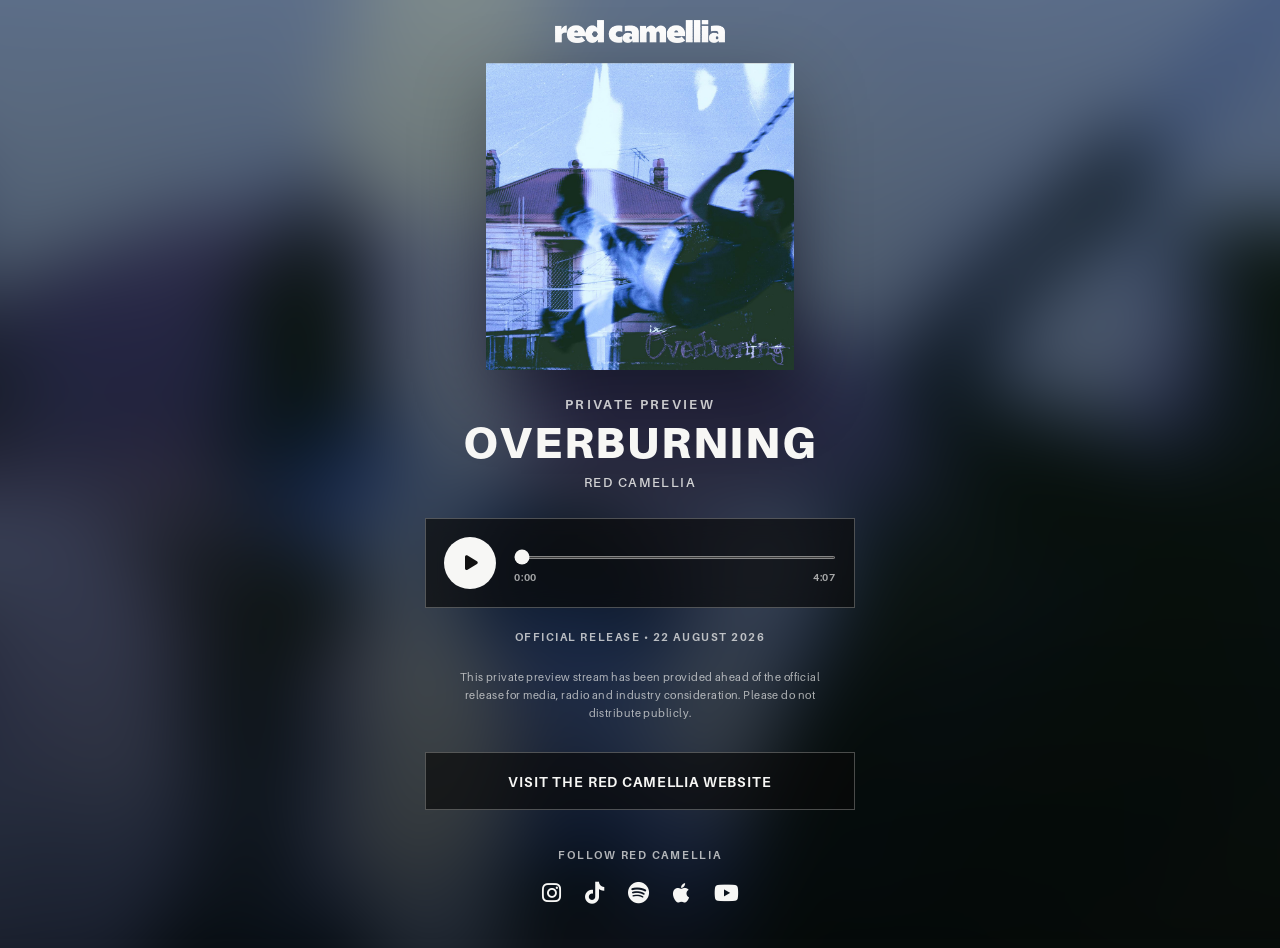
==== overburning.html @ c40bf5a6 "Add Overburning private preview page" ====
<!DOCTYPE html>
<html lang="en">

<head>

    <meta charset="UTF-8">

    <meta
        name="viewport"
        content="width=device-width, initial-scale=1.0"
    >

    <meta
        name="description"
        content="Private preview of Overburning by Red Camellia."
    >

    <meta name="robots" content="noindex, nofollow, noarchive">
    <meta name="googlebot" content="noindex, nofollow, noarchive">

    <title>Overburning — Private Preview — Red Camellia</title>

    <link rel="icon" type="image/x-icon" href="/favicon/favicon.ico?v=2">
    <link rel="icon" type="image/png" sizes="96x96" href="/favicon/favicon-96x96.png?v=2">
    <link rel="apple-touch-icon" sizes="180x180" href="/favicon/apple-touch-icon.png?v=2">

    <meta name="theme-color" content="#111111">

    <link rel="stylesheet" href="css/base.css">
    <link rel="stylesheet" href="css/overburning.css">

    <link
        rel="stylesheet"
        href="https://cdnjs.cloudflare.com/ajax/libs/font-awesome/6.7.2/css/all.min.css"
    >

</head>

<body class="preview-page">

    <main class="preview-main">

        <a
            class="preview-wordmark"
            href="index.html"
            target="_blank"
            rel="noopener noreferrer"
            aria-label="Visit the Red Camellia website"
        >

            <img
                src="images/logos/wordmark-white.png"
                alt="Red Camellia"
            >

        </a>

        <section
            class="preview-card"
            aria-labelledby="preview-title"
        >

            <img
                class="preview-artwork"
                src="images/artwork/overburning-cover.jpg"
                alt="Overburning single artwork"
            >

            <p class="preview-kicker">
                Private Preview
            </p>

            <h1
                class="preview-title"
                id="preview-title"
            >
                Overburning
            </h1>

            <p class="preview-release">
                Red Camellia
            </p>

            <div class="audio-player">

                <audio
                    id="overburning-audio"
                    preload="metadata"
                >
                    <source
                        src="audio/Overburning.wav"
                        type="audio/wav"
                    >
                    Your browser does not support HTML audio.
                </audio>

                <button
                    class="audio-play-button"
                    id="audio-play-button"
                    type="button"
                    aria-label="Play Overburning"
                >
                    <i
                        class="fa-solid fa-play"
                        aria-hidden="true"
                    ></i>
                </button>

                <div class="audio-controls">

                    <input
                        class="audio-progress"
                        id="audio-progress"
                        type="range"
                        min="0"
                        max="100"
                        value="0"
                        step="0.1"
                        aria-label="Audio progress"
                    >

                    <div class="audio-times">

                        <span id="audio-current-time">
                            0:00
                        </span>

                        <span id="audio-duration">
                            4:07
                        </span>

                    </div>

                </div>

            </div>

            <p class="preview-date">
                Official Release • 22 August 2026
            </p>

            <p class="preview-note">
                This private preview stream has been provided ahead of the official release for media,
                radio and industry consideration. Please do not distribute publicly.
            </p>

            <a
                class="preview-back"
                href="https://redcamelliaband.com"
                target="_blank"
                rel="noopener noreferrer"
            >
                Visit the Red Camellia Website
            </a>

            <div class="preview-socials">

                <p class="preview-socials-heading">
                    Follow Red Camellia
                </p>

                <div class="preview-social-icons">

                    <a
                        href="https://www.instagram.com/redcamelliaband/"
                        target="_blank"
                        rel="noopener noreferrer"
                        aria-label="Red Camellia on Instagram"
                    >
                        <i
                            class="fa-brands fa-instagram"
                            aria-hidden="true"
                        ></i>
                    </a>

                    <a
                        href="https://www.tiktok.com/@redcamelliaband"
                        target="_blank"
                        rel="noopener noreferrer"
                        aria-label="Red Camellia on TikTok"
                    >
                        <i
                            class="fa-brands fa-tiktok"
                            aria-hidden="true"
                        ></i>
                    </a>

                    <a
                        href="https://open.spotify.com/artist/2v7xfNq7JK9akvSWFZvmOX?si=IgLIqgGKTV2yJXPdZQ3G4A"
                        target="_blank"
                        rel="noopener noreferrer"
                        aria-label="Red Camellia on Spotify"
                    >
                        <i
                            class="fa-brands fa-spotify"
                            aria-hidden="true"
                        ></i>
                    </a>

                    <a
                        href="https://music.apple.com/us/artist/red-camellia/1870162665"
                        target="_blank"
                        rel="noopener noreferrer"
                        aria-label="Red Camellia on Apple Music"
                    >
                        <i
                            class="fa-brands fa-apple"
                            aria-hidden="true"
                        ></i>
                    </a>

                    <a
                        href="https://www.youtube.com/@RedCamelliaBand"
                        target="_blank"
                        rel="noopener noreferrer"
                        aria-label="Red Camellia on YouTube"
                    >
                        <i
                            class="fa-brands fa-youtube"
                            aria-hidden="true"
                        ></i>
                    </a>

                </div>

            </div>

        </section>

    </main>

    <script>

        const audio = document.getElementById("overburning-audio");
        const playButton = document.getElementById("audio-play-button");
        const playIcon = playButton.querySelector("i");
        const progress = document.getElementById("audio-progress");
        const currentTime = document.getElementById("audio-current-time");
        const duration = document.getElementById("audio-duration");

        function formatTime(seconds) {

            if (!Number.isFinite(seconds)) return "0:00";

            const minutes = Math.floor(seconds / 60);

            const remainingSeconds = Math.floor(seconds % 60)
                .toString()
                .padStart(2, "0");

            return `${minutes}:${remainingSeconds}`;

        }

        function showPlayState() {

            playIcon.className = "fa-solid fa-play";
            playButton.setAttribute("aria-label", "Play Overburning");

        }

        function showPauseState() {

            playIcon.className = "fa-solid fa-pause";
            playButton.setAttribute("aria-label", "Pause Overburning");

        }

        playButton.addEventListener("click", async () => {

            try {

                if (audio.paused) {

                    await audio.play();

                } else {

                    audio.pause();

                }

            } catch (error) {

                console.error(error);

            }

        });

        audio.addEventListener("play", showPauseState);

        audio.addEventListener("pause", showPlayState);

        audio.addEventListener("loadedmetadata", () => {

            duration.textContent = formatTime(audio.duration);

        });

        audio.addEventListener("timeupdate", () => {

            if (!audio.duration) return;

            progress.value = (audio.currentTime / audio.duration) * 100;

            currentTime.textContent = formatTime(audio.currentTime);

        });

        progress.addEventListener("input", () => {

            if (!audio.duration) return;

            audio.currentTime = (progress.value / 100) * audio.duration;

        });

        audio.addEventListener("ended", () => {

            progress.value = 0;

            currentTime.textContent = "0:00";

            showPlayState();

        });

    </script>

</body>

</html>
---- css/base.css ----
@font-face {
  font-family: "Aileron";
  src: url("../assets/fonts/Aileron-UltraLight.woff2") format("woff2");
  font-weight: 100;
  font-style: normal;
  font-display: swap;
}

@font-face {
  font-family: "Aileron";
  src: url("../assets/fonts/Aileron-Thin.woff2") format("woff2");
  font-weight: 200;
  font-style: normal;
  font-display: swap;
}

@font-face {
  font-family: "Aileron";
  src: url("../assets/fonts/Aileron-Light.woff2") format("woff2");
  font-weight: 300;
  font-style: normal;
  font-display: swap;
}

@font-face {
  font-family: "Aileron";
  src: url("../assets/fonts/Aileron-Regular.woff2") format("woff2");
  font-weight: 400;
  font-style: normal;
  font-display: swap;
}

@font-face {
  font-family: "Aileron";
  src: url("../assets/fonts/Aileron-SemiBold.woff2") format("woff2");
  font-weight: 600;
  font-style: normal;
  font-display: swap;
}

@font-face {
  font-family: "Aileron";
  src: url("../assets/fonts/Aileron-Bold.woff2") format("woff2");
  font-weight: 700;
  font-style: normal;
  font-display: swap;
}

@font-face {
  font-family: "Aileron";
  src: url("../assets/fonts/Aileron-Heavy.woff2") format("woff2");
  font-weight: 800;
  font-style: normal;
  font-display: swap;
}

@font-face {
  font-family: "Aileron";
  src: url("../assets/fonts/Aileron-Black.woff2") format("woff2");
  font-weight: 900;
  font-style: normal;
  font-display: swap;
}

:root {
  color-scheme: dark;

  --background: #f7f7f5;
  --text: #111111;
  --muted: #707070;
  --border: rgba(17, 17, 17, 0.25);

  --page-margin: clamp(20px, 4vw, 64px);
}

* {
  box-sizing: border-box;
}

html {
  min-height: 100%;
  scroll-behavior: smooth;
  background-color: #111111;
  overscroll-behavior-y: none;
}

body {
  min-height: 100%;
  margin: 0;
  background: #111111;
  color: var(--text);
  font-family: "Aileron", Arial, Helvetica, sans-serif;
}

a {
  color: inherit;
  text-decoration: none;
}

/* =========================
   SECTION HEADINGS
========================= */

.section-heading {
    margin: 0 0 24px;

    text-align: center;

    font-size: 18px;
    font-weight: 900;

    letter-spacing: 0.18em;
    text-transform: uppercase;
}

.button {
  display: inline-block;

  border: 1px solid rgba(247, 247, 245, 0.65);
  padding: 14px 28px;

  font-size: 11px;
  font-weight: 600;
  letter-spacing: 0.16em;
  text-transform: uppercase;

  color: #f7f7f5;
  background: transparent;

  transition: all 0.25s ease;
}

.button:hover {
  background: #f7f7f5;
  color: #111111;
}
---- css/overburning.css ----
/* =========================
   OVERBURNING PRIVATE PREVIEW
========================= */

.preview-page {
    position: relative;

    min-height: 100vh;
    min-height: 100svh;

    color: #f7f7f5;
    background: #111111;

    overflow-x: hidden;
    isolation: isolate;
}

.preview-page::before {
    content: "";

    position: fixed;
    inset: -60px;

    background:
        linear-gradient(
            rgba(0, 0, 0, .42),
            rgba(0, 0, 0, .82)
        ),
        url("../images/artwork/overburning-cover.jpg");

    background-size: cover;
    background-position: center;

    filter: blur(38px);
    transform: scale(1.08);

    z-index: -1;
    pointer-events: none;
}

/* =========================
   LAYOUT
========================= */

.preview-main {
    display: flex;
    flex-direction: column;
    align-items: center;

    min-height: 100vh;
    min-height: 100svh;

    padding: 20px 20px 42px;
}

.preview-wordmark {
    display: block;

    width: 170px;
    margin-bottom: 20px;
}

.preview-wordmark img {
    display: block;

    width: 100%;
    height: auto;
}

.preview-card {
    width: min(100%, 430px);

    text-align: center;
}

.preview-artwork {
    display: block;

    width: clamp(275px, 24vw, 420px);
    max-width: 100%;
    aspect-ratio: 1;

    margin: 0 auto;

    object-fit: cover;

    box-shadow: 0 24px 70px rgba(0,0,0,.32);
}

.preview-kicker {
    margin: 26px 0 8px;

    font-size: 13px;
    font-weight: 700;
    letter-spacing: .18em;
    text-transform: uppercase;

    opacity: .78;
}

.preview-title {
    margin: 0;

    font-size: clamp(30px, 7vw, 44px);
    font-weight: 900;
    line-height: 1;
    letter-spacing: .04em;
    text-transform: uppercase;
}

.preview-release {
    margin: 10px 0 28px;

    font-size: 13px;
    font-weight: 600;
    letter-spacing: .12em;
    text-transform: uppercase;

    opacity: .82;
}

.preview-date {
    margin: 22px 0 0;

    font-size: 11px;
    font-weight: 700;
    letter-spacing: .14em;
    text-transform: uppercase;

    opacity: .72;
}

/* =========================
   AUDIO PLAYER
========================= */

.audio-player {
    display: flex;
    align-items: center;
    gap: 18px;

    padding: 18px;

    border: 1px solid rgba(247,247,245,.28);

    background: rgba(10,10,10,.68);

    backdrop-filter: blur(10px);
    -webkit-backdrop-filter: blur(10px);
}

.audio-play-button {
    display: grid;
    place-items: center;

    flex-shrink: 0;

    width: 52px;
    height: 52px;

    border: 1px solid rgba(247,247,245,.45);
    border-radius: 50%;

    color: #111111;
    background: #f7f7f5;

    cursor: pointer;

    transition:
        transform .2s ease,
        background .2s ease;
}

.audio-play-button:hover {
    transform: scale(1.05);
    background: #ffffff;
}

.audio-play-button i {
    font-size: 17px;
}

.audio-play-button .fa-play {
    margin-left: 3px;
}

.audio-controls {
    flex: 1;
}

.audio-progress {
    width: 100%;
    height: 3px;

    margin: 0;

    accent-color: #f7f7f5;

    cursor: pointer;
}

.audio-times {
    display: flex;
    justify-content: space-between;

    margin-top: 8px;

    font-size: 10px;
    font-weight: 700;
    letter-spacing: .08em;

    opacity: .65;
}

.preview-note {
    margin: 24px auto 0;

    max-width: 390px;

    font-size: 11px;
    line-height: 1.65;
    letter-spacing: .04em;

    opacity: .68;
}

/* =========================
   WEBSITE BUTTON
========================= */

.preview-back {
    display: flex;
    align-items: center;
    justify-content: center;

    min-height: 58px;

    margin-top: 30px;
    padding: 0 20px;

    border: 1px solid rgba(247,247,245,.28);

    color: #f7f7f5;
    background: rgba(10,10,10,.68);

    font-size: 14px;
    font-weight: 700;
    letter-spacing: .06em;
    text-transform: uppercase;

    transition:
        background .2s ease,
        border-color .2s ease,
        transform .2s ease;
}

.preview-back:hover {
    background: rgba(247,247,245,.12);

    border-color: rgba(247,247,245,.6);

    transform: translateY(-1px);
}

/* =========================
   SOCIALS
========================= */

.preview-socials {
    margin-top: 38px;

    text-align: center;
}

.preview-socials-heading {
    margin: 0 0 18px;

    font-size: 11px;
    font-weight: 700;
    letter-spacing: .16em;
    text-transform: uppercase;

    opacity: .7;
}

.preview-social-icons {
    display: flex;
    justify-content: center;
    gap: 24px;
}

.preview-social-icons a {
    color: #f7f7f5;
    font-size: 22px;

    transition:
        opacity .2s ease,
        transform .2s ease;
}

.preview-social-icons a:hover {
    opacity: .65;
    transform: translateY(-2px);
}

/* =========================
   ACCESSIBILITY
========================= */

.audio-play-button:focus-visible,
.audio-progress:focus-visible,
.preview-back:focus-visible {
    outline: 2px solid #f7f7f5;
    outline-offset: 4px;
}

/* =========================
   MOBILE
========================= */

@media (max-width: 600px) {

    .preview-main {
        padding-top: 28px;
    }

    .preview-wordmark {
        width: 165px;
        margin-bottom: 30px;
    }

    .preview-artwork {
        width: min(245px, 72vw);
    }

    .audio-player {
        gap: 14px;
        padding: 15px;
    }

    .audio-play-button {
        width: 48px;
        height: 48px;
    }

}

/* =========================
   LARGE DESKTOP
========================= */

@media (min-width: 1500px) {

    .preview-wordmark {
        width: 205px;
        margin-bottom: 18px;
    }

    .preview-artwork {
        width: min(320px, 23vw);
    }

    .preview-title {
        position: relative;
        left: 50%;

        width: max-content;
        max-width: none;

        margin: 0 0 8px;

        font-size: clamp(72px, 6vw, 110px);
        text-align: center;
        white-space: nowrap;

        transform: translateX(-50%);
    }

}

/* =========================
   REDUCED MOTION
========================= */

@media (prefers-reduced-motion: reduce) {

    *,
    *::before,
    *::after {

        scroll-behavior: auto !important;
        transition-duration: .01ms !important;

    }

}
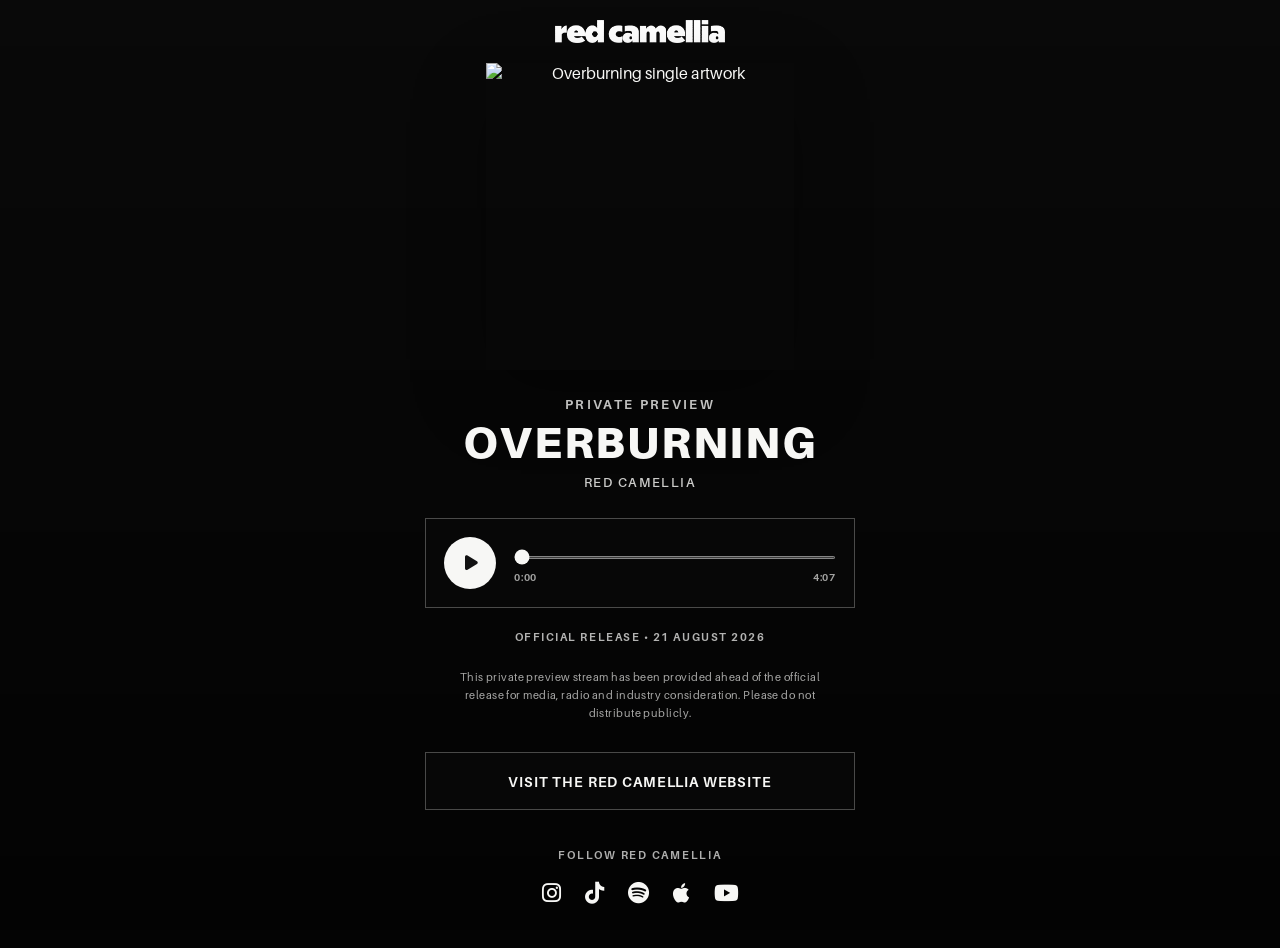
==== commit 9f3a3c4a: "update overburning page and dates" ====
--- a/overburning.html
+++ b/overburning.html
@@ -62,7 +62,7 @@
 
             <img
                 class="preview-artwork"
-                src="images/artwork/overburning-cover.jpg"
+                src="images/artwork/overburning-cover.png"
                 alt="Overburning single artwork"
             >
 
@@ -136,7 +136,7 @@
             </div>
 
             <p class="preview-date">
-                Official Release • 22 August 2026
+                Official Release • 21 August 2026
             </p>
 
             <p class="preview-note">
--- a/css/overburning.css
+++ b/css/overburning.css
@@ -26,7 +26,7 @@
             rgba(0, 0, 0, .42),
             rgba(0, 0, 0, .82)
         ),
-        url("../images/artwork/overburning-cover.jpg");
+        url("../images/artwork/overburning-cover.png");
 
     background-size: cover;
     background-position: center;
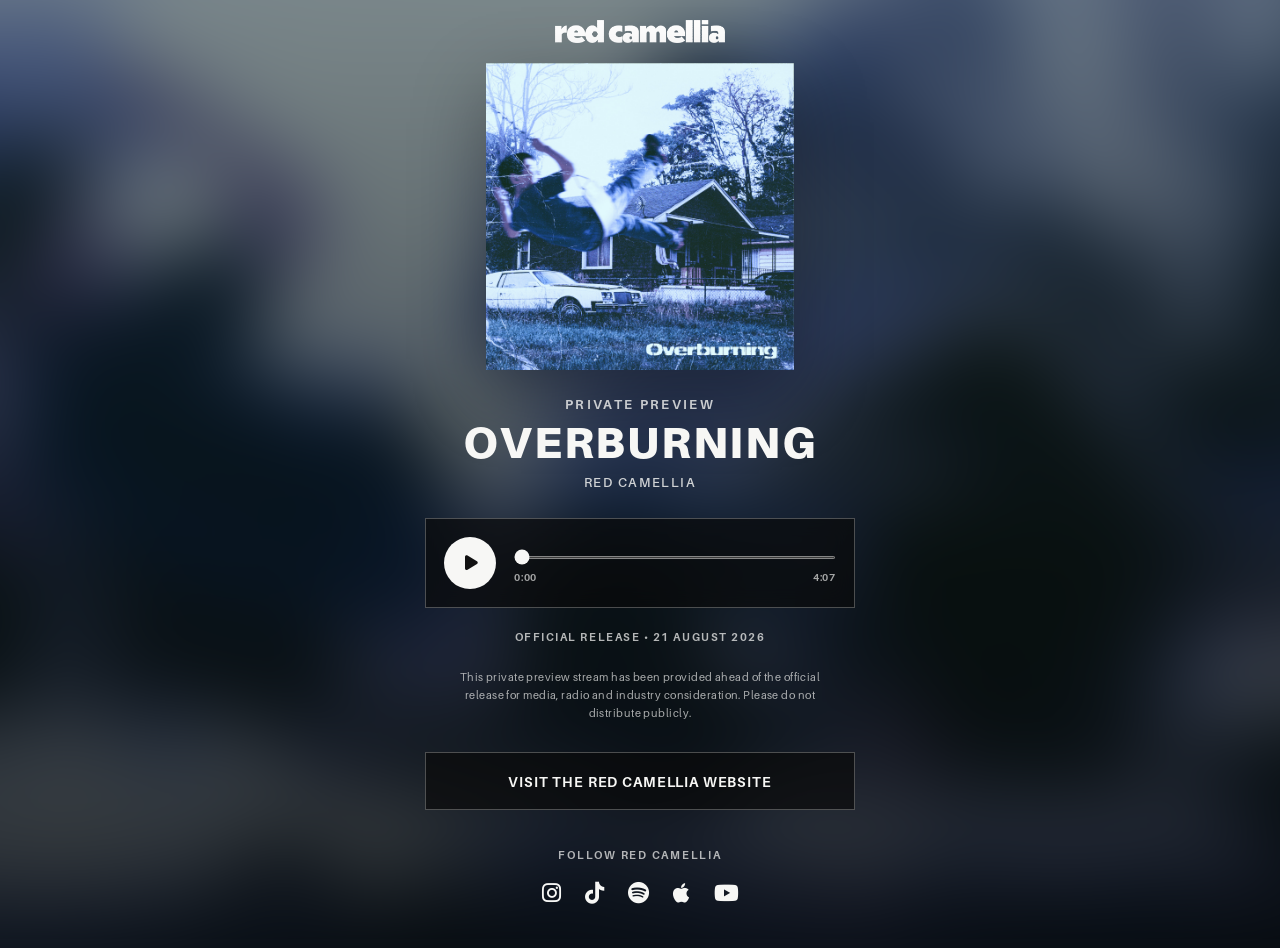
==== commit 1450b3ae: "image downsize update" ====
--- a/overburning.html
+++ b/overburning.html
@@ -62,7 +62,7 @@
 
             <img
                 class="preview-artwork"
-                src="images/artwork/overburning-cover.png"
+                src="images/artwork/overburning-cover.jpg"
                 alt="Overburning single artwork"
             >
 
--- a/css/overburning.css
+++ b/css/overburning.css
@@ -26,7 +26,7 @@
             rgba(0, 0, 0, .42),
             rgba(0, 0, 0, .82)
         ),
-        url("../images/artwork/overburning-cover.png");
+        url("../images/artwork/overburning-cover.jpg");
 
     background-size: cover;
     background-position: center;
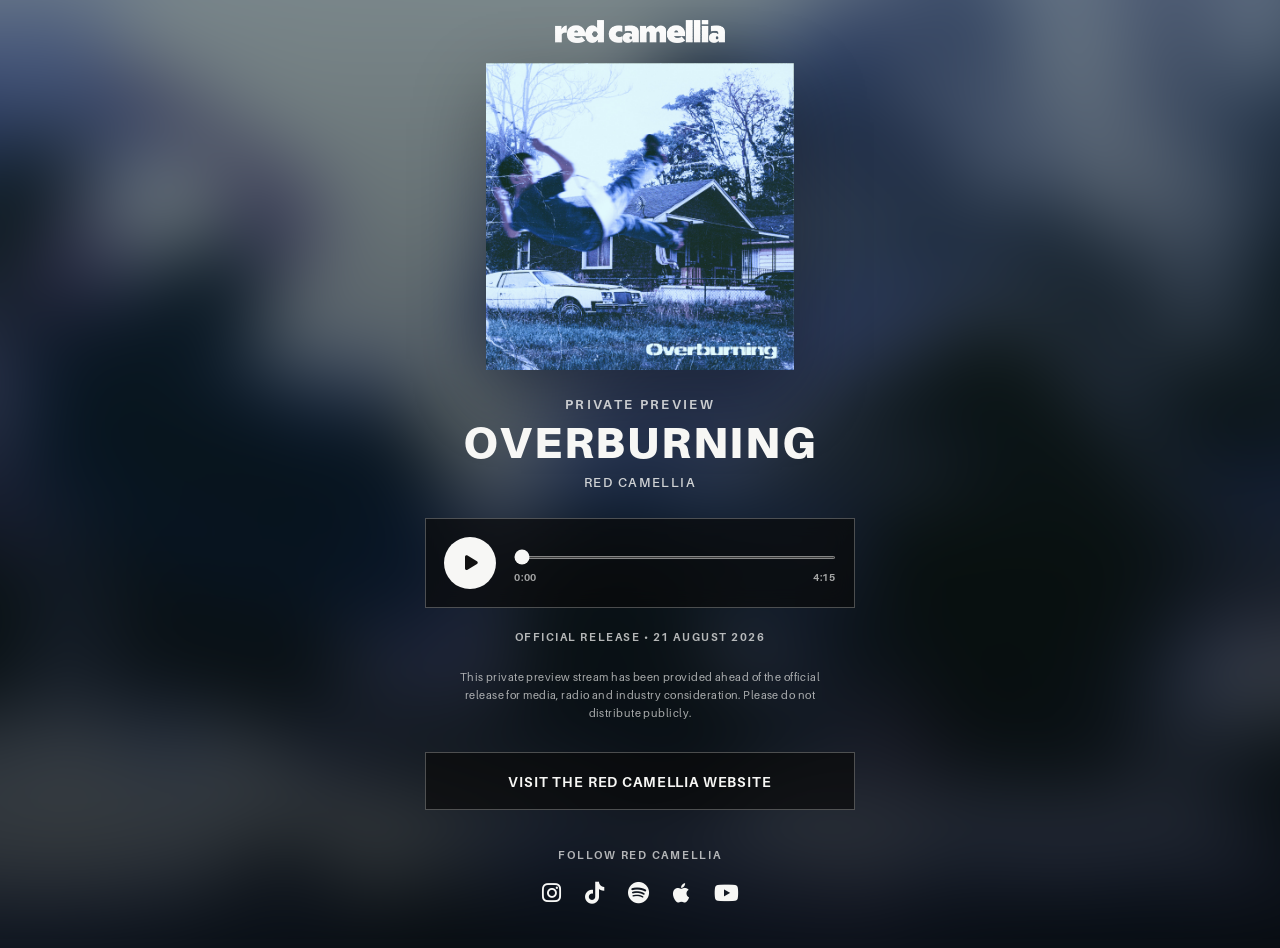
==== commit e76b5db3: "time stamp overburning page update" ====
--- a/overburning.html
+++ b/overburning.html
@@ -126,7 +126,7 @@
                         </span>
 
                         <span id="audio-duration">
-                            4:07
+                            4:15
                         </span>
 
                     </div>
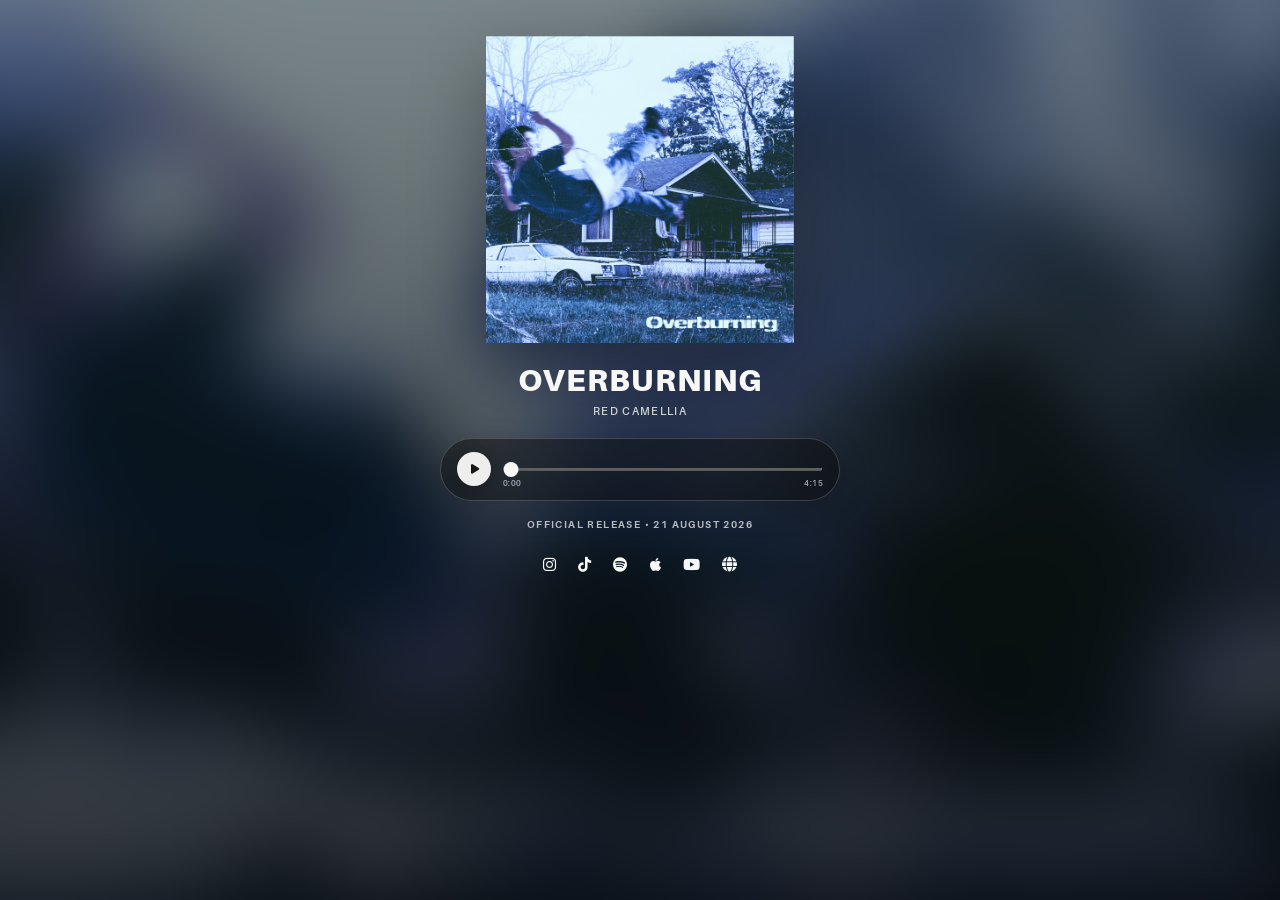
==== commit 2d57648a: "overburning html update, video box update" ====
--- a/overburning.html
+++ b/overburning.html
@@ -15,19 +15,51 @@
         content="Private preview of Overburning by Red Camellia."
     >
 
-    <meta name="robots" content="noindex, nofollow, noarchive">
-    <meta name="googlebot" content="noindex, nofollow, noarchive">
+    <meta
+        name="robots"
+        content="noindex, nofollow, noarchive"
+    >
+
+    <meta
+        name="googlebot"
+        content="noindex, nofollow, noarchive"
+    >
 
     <title>Overburning — Private Preview — Red Camellia</title>
 
-    <link rel="icon" type="image/x-icon" href="/favicon/favicon.ico?v=2">
-    <link rel="icon" type="image/png" sizes="96x96" href="/favicon/favicon-96x96.png?v=2">
-    <link rel="apple-touch-icon" sizes="180x180" href="/favicon/apple-touch-icon.png?v=2">
-
-    <meta name="theme-color" content="#111111">
-
-    <link rel="stylesheet" href="css/base.css">
-    <link rel="stylesheet" href="css/overburning.css">
+    <link
+        rel="icon"
+        type="image/x-icon"
+        href="/favicon/favicon.ico?v=2"
+    >
+
+    <link
+        rel="icon"
+        type="image/png"
+        sizes="96x96"
+        href="/favicon/favicon-96x96.png?v=2"
+    >
+
+    <link
+        rel="apple-touch-icon"
+        sizes="180x180"
+        href="/favicon/apple-touch-icon.png?v=2"
+    >
+
+    <meta
+        name="theme-color"
+        content="#111111"
+    >
+
+    <link
+        rel="stylesheet"
+        href="css/base.css"
+    >
+
+    <link
+        rel="stylesheet"
+        href="css/overburning.css"
+    >
 
     <link
         rel="stylesheet"
@@ -36,29 +68,18 @@
 
 </head>
 
+
 <body class="preview-page">
 
     <main class="preview-main">
-
-        <a
-            class="preview-wordmark"
-            href="index.html"
-            target="_blank"
-            rel="noopener noreferrer"
-            aria-label="Visit the Red Camellia website"
-        >
-
-            <img
-                src="images/logos/wordmark-white.png"
-                alt="Red Camellia"
-            >
-
-        </a>
 
         <section
             class="preview-card"
             aria-labelledby="preview-title"
         >
+
+
+            <!-- ARTWORK -->
 
             <img
                 class="preview-artwork"
@@ -66,9 +87,8 @@
                 alt="Overburning single artwork"
             >
 
-            <p class="preview-kicker">
-                Private Preview
-            </p>
+
+            <!-- RELEASE -->
 
             <h1
                 class="preview-title"
@@ -81,18 +101,25 @@
                 Red Camellia
             </p>
 
+
+            <!-- AUDIO PLAYER -->
+
             <div class="audio-player">
 
                 <audio
                     id="overburning-audio"
                     preload="metadata"
                 >
+
                     <source
                         src="audio/Overburning.wav"
                         type="audio/wav"
                     >
+
                     Your browser does not support HTML audio.
+
                 </audio>
+
 
                 <button
                     class="audio-play-button"
@@ -100,11 +127,14 @@
                     type="button"
                     aria-label="Play Overburning"
                 >
+
                     <i
                         class="fa-solid fa-play"
                         aria-hidden="true"
                     ></i>
+
                 </button>
+
 
                 <div class="audio-controls">
 
@@ -119,6 +149,7 @@
                         aria-label="Audio progress"
                     >
 
+
                     <div class="audio-times">
 
                         <span id="audio-current-time">
@@ -135,196 +166,273 @@
 
             </div>
 
+
+            <!-- RELEASE DATE -->
+
             <p class="preview-date">
                 Official Release • 21 August 2026
             </p>
 
-            <p class="preview-note">
-                This private preview stream has been provided ahead of the official release for media,
-                radio and industry consideration. Please do not distribute publicly.
-            </p>
-
-            <a
-                class="preview-back"
-                href="https://redcamelliaband.com"
-                target="_blank"
-                rel="noopener noreferrer"
+
+            <!-- SOCIAL / WEBSITE LINKS -->
+
+            <nav
+                class="preview-social-icons"
+                aria-label="Red Camellia links"
             >
-                Visit the Red Camellia Website
-            </a>
-
-            <div class="preview-socials">
-
-                <p class="preview-socials-heading">
-                    Follow Red Camellia
-                </p>
-
-                <div class="preview-social-icons">
-
-                    <a
-                        href="https://www.instagram.com/redcamelliaband/"
-                        target="_blank"
-                        rel="noopener noreferrer"
-                        aria-label="Red Camellia on Instagram"
-                    >
-                        <i
-                            class="fa-brands fa-instagram"
-                            aria-hidden="true"
-                        ></i>
-                    </a>
-
-                    <a
-                        href="https://www.tiktok.com/@redcamelliaband"
-                        target="_blank"
-                        rel="noopener noreferrer"
-                        aria-label="Red Camellia on TikTok"
-                    >
-                        <i
-                            class="fa-brands fa-tiktok"
-                            aria-hidden="true"
-                        ></i>
-                    </a>
-
-                    <a
-                        href="https://open.spotify.com/artist/2v7xfNq7JK9akvSWFZvmOX?si=IgLIqgGKTV2yJXPdZQ3G4A"
-                        target="_blank"
-                        rel="noopener noreferrer"
-                        aria-label="Red Camellia on Spotify"
-                    >
-                        <i
-                            class="fa-brands fa-spotify"
-                            aria-hidden="true"
-                        ></i>
-                    </a>
-
-                    <a
-                        href="https://music.apple.com/us/artist/red-camellia/1870162665"
-                        target="_blank"
-                        rel="noopener noreferrer"
-                        aria-label="Red Camellia on Apple Music"
-                    >
-                        <i
-                            class="fa-brands fa-apple"
-                            aria-hidden="true"
-                        ></i>
-                    </a>
-
-                    <a
-                        href="https://www.youtube.com/@RedCamelliaBand"
-                        target="_blank"
-                        rel="noopener noreferrer"
-                        aria-label="Red Camellia on YouTube"
-                    >
-                        <i
-                            class="fa-brands fa-youtube"
-                            aria-hidden="true"
-                        ></i>
-                    </a>
-
-                </div>
-
-            </div>
+
+                <a
+                    href="https://www.instagram.com/redcamelliaband/"
+                    target="_blank"
+                    rel="noopener noreferrer"
+                    aria-label="Red Camellia on Instagram"
+                >
+                    <i
+                        class="fa-brands fa-instagram"
+                        aria-hidden="true"
+                    ></i>
+                </a>
+
+
+                <a
+                    href="https://www.tiktok.com/@redcamelliaband"
+                    target="_blank"
+                    rel="noopener noreferrer"
+                    aria-label="Red Camellia on TikTok"
+                >
+                    <i
+                        class="fa-brands fa-tiktok"
+                        aria-hidden="true"
+                    ></i>
+                </a>
+
+
+                <a
+                    href="https://open.spotify.com/artist/2v7xfNq7JK9akvSWFZvmOX?si=IgLIqgGKTV2yJXPdZQ3G4A"
+                    target="_blank"
+                    rel="noopener noreferrer"
+                    aria-label="Red Camellia on Spotify"
+                >
+                    <i
+                        class="fa-brands fa-spotify"
+                        aria-hidden="true"
+                    ></i>
+                </a>
+
+
+                <a
+                    href="https://music.apple.com/us/artist/red-camellia/1870162665"
+                    target="_blank"
+                    rel="noopener noreferrer"
+                    aria-label="Red Camellia on Apple Music"
+                >
+                    <i
+                        class="fa-brands fa-apple"
+                        aria-hidden="true"
+                    ></i>
+                </a>
+
+
+                <a
+                    href="https://www.youtube.com/@RedCamelliaBand"
+                    target="_blank"
+                    rel="noopener noreferrer"
+                    aria-label="Red Camellia on YouTube"
+                >
+                    <i
+                        class="fa-brands fa-youtube"
+                        aria-hidden="true"
+                    ></i>
+                </a>
+
+
+                <a
+                    href="https://redcamelliaband.com"
+                    target="_blank"
+                    rel="noopener noreferrer"
+                    aria-label="Red Camellia website"
+                >
+                    <i
+                        class="fa-solid fa-globe"
+                        aria-hidden="true"
+                    ></i>
+                </a>
+
+            </nav>
+
 
         </section>
 
     </main>
 
+
     <script>
 
-        const audio = document.getElementById("overburning-audio");
-        const playButton = document.getElementById("audio-play-button");
-        const playIcon = playButton.querySelector("i");
-        const progress = document.getElementById("audio-progress");
-        const currentTime = document.getElementById("audio-current-time");
-        const duration = document.getElementById("audio-duration");
+        const audio =
+            document.getElementById("overburning-audio");
+
+        const playButton =
+            document.getElementById("audio-play-button");
+
+        const playIcon =
+            playButton.querySelector("i");
+
+        const progress =
+            document.getElementById("audio-progress");
+
+        const currentTime =
+            document.getElementById("audio-current-time");
+
+        const duration =
+            document.getElementById("audio-duration");
+
 
         function formatTime(seconds) {
 
-            if (!Number.isFinite(seconds)) return "0:00";
-
-            const minutes = Math.floor(seconds / 60);
-
-            const remainingSeconds = Math.floor(seconds % 60)
-                .toString()
-                .padStart(2, "0");
+            if (!Number.isFinite(seconds)) {
+                return "0:00";
+            }
+
+            const minutes =
+                Math.floor(seconds / 60);
+
+            const remainingSeconds =
+                Math.floor(seconds % 60)
+                    .toString()
+                    .padStart(2, "0");
 
             return `${minutes}:${remainingSeconds}`;
 
         }
 
+
         function showPlayState() {
 
-            playIcon.className = "fa-solid fa-play";
-            playButton.setAttribute("aria-label", "Play Overburning");
+            playIcon.className =
+                "fa-solid fa-play";
+
+            playButton.setAttribute(
+                "aria-label",
+                "Play Overburning"
+            );
 
         }
 
+
         function showPauseState() {
 
-            playIcon.className = "fa-solid fa-pause";
-            playButton.setAttribute("aria-label", "Pause Overburning");
+            playIcon.className =
+                "fa-solid fa-pause";
+
+            playButton.setAttribute(
+                "aria-label",
+                "Pause Overburning"
+            );
 
         }
 
-        playButton.addEventListener("click", async () => {
-
-            try {
-
-                if (audio.paused) {
-
-                    await audio.play();
-
-                } else {
-
-                    audio.pause();
+
+        playButton.addEventListener(
+            "click",
+            async () => {
+
+                try {
+
+                    if (audio.paused) {
+
+                        await audio.play();
+
+                    } else {
+
+                        audio.pause();
+
+                    }
+
+                } catch (error) {
+
+                    console.error(error);
 
                 }
 
-            } catch (error) {
-
-                console.error(error);
-
-            }
-
-        });
-
-        audio.addEventListener("play", showPauseState);
-
-        audio.addEventListener("pause", showPlayState);
-
-        audio.addEventListener("loadedmetadata", () => {
-
-            duration.textContent = formatTime(audio.duration);
-
-        });
-
-        audio.addEventListener("timeupdate", () => {
-
-            if (!audio.duration) return;
-
-            progress.value = (audio.currentTime / audio.duration) * 100;
-
-            currentTime.textContent = formatTime(audio.currentTime);
-
-        });
-
-        progress.addEventListener("input", () => {
-
-            if (!audio.duration) return;
-
-            audio.currentTime = (progress.value / 100) * audio.duration;
-
-        });
-
-        audio.addEventListener("ended", () => {
-
-            progress.value = 0;
-
-            currentTime.textContent = "0:00";
-
-            showPlayState();
-
-        });
+            }
+        );
+
+
+        audio.addEventListener(
+            "play",
+            showPauseState
+        );
+
+
+        audio.addEventListener(
+            "pause",
+            showPlayState
+        );
+
+
+        audio.addEventListener(
+            "loadedmetadata",
+            () => {
+
+                duration.textContent =
+                    formatTime(audio.duration);
+
+            }
+        );
+
+
+        audio.addEventListener(
+            "timeupdate",
+            () => {
+
+                if (!audio.duration) {
+                    return;
+                }
+
+                progress.value =
+                    (
+                        audio.currentTime /
+                        audio.duration
+                    ) * 100;
+
+                currentTime.textContent =
+                    formatTime(audio.currentTime);
+
+            }
+        );
+
+
+        progress.addEventListener(
+            "input",
+            () => {
+
+                if (!audio.duration) {
+                    return;
+                }
+
+                audio.currentTime =
+                    (
+                        progress.value /
+                        100
+                    ) * audio.duration;
+
+            }
+        );
+
+
+        audio.addEventListener(
+            "ended",
+            () => {
+
+                progress.value = 0;
+
+                currentTime.textContent =
+                    "0:00";
+
+                showPlayState();
+
+            }
+        );
 
     </script>
 
--- a/css/overburning.css
+++ b/css/overburning.css
@@ -1,6 +1,6 @@
-/* =========================
+/* =========================================================
    OVERBURNING PRIVATE PREVIEW
-========================= */
+   ========================================================= */
 
 .preview-page {
     position: relative;
@@ -8,23 +8,33 @@
     min-height: 100vh;
     min-height: 100svh;
 
+    margin: 0;
+
     color: #f7f7f5;
     background: #111111;
 
     overflow-x: hidden;
+
     isolation: isolate;
 }
+
+
+/* =========================================================
+   BACKGROUND
+   ========================================================= */
 
 .preview-page::before {
     content: "";
 
     position: fixed;
+    z-index: -1;
+
     inset: -60px;
 
     background:
         linear-gradient(
-            rgba(0, 0, 0, .42),
-            rgba(0, 0, 0, .82)
+            rgba(0, 0, 0, 0.42),
+            rgba(0, 0, 0, 0.82)
         ),
         url("../images/artwork/overburning-cover.jpg");
 
@@ -32,40 +42,33 @@
     background-position: center;
 
     filter: blur(38px);
+
     transform: scale(1.08);
 
-    z-index: -1;
     pointer-events: none;
 }
 
-/* =========================
+
+/* =========================================================
    LAYOUT
-========================= */
+   ========================================================= */
 
 .preview-main {
     display: flex;
-    flex-direction: column;
-    align-items: center;
+    justify-content: center;
+    align-items: flex-start;
 
     min-height: 100vh;
     min-height: 100svh;
 
-    padding: 20px 20px 42px;
-}
-
-.preview-wordmark {
-    display: block;
-
-    width: 170px;
-    margin-bottom: 20px;
-}
-
-.preview-wordmark img {
-    display: block;
-
-    width: 100%;
-    height: auto;
-}
+    padding:
+        36px
+        20px
+        42px;
+
+    box-sizing: border-box;
+}
+
 
 .preview-card {
     width: min(100%, 430px);
@@ -73,324 +76,513 @@
     text-align: center;
 }
 
+
+/* =========================================================
+   ARTWORK
+   ========================================================= */
+
 .preview-artwork {
     display: block;
 
     width: clamp(275px, 24vw, 420px);
     max-width: 100%;
+
     aspect-ratio: 1;
 
-    margin: 0 auto;
+    margin:
+        0
+        auto
+        22px;
 
     object-fit: cover;
 
-    box-shadow: 0 24px 70px rgba(0,0,0,.32);
-}
-
-.preview-kicker {
-    margin: 26px 0 8px;
-
-    font-size: 13px;
-    font-weight: 700;
-    letter-spacing: .18em;
+    box-shadow:
+        0 24px 70px
+        rgba(0, 0, 0, 0.32);
+}
+
+
+/* =========================================================
+   TITLE
+   ========================================================= */
+
+.preview-title {
+    width: 100%;
+
+    margin:
+        0
+        auto;
+
+    font-size:
+        clamp(
+            24px,
+            2.4vw,
+            32px
+        );
+
+    font-weight: 900;
+
+    line-height: 1;
+
+    letter-spacing: 0.035em;
+
+    text-align: center;
+
     text-transform: uppercase;
-
-    opacity: .78;
-}
-
-.preview-title {
-    margin: 0;
-
-    font-size: clamp(30px, 7vw, 44px);
-    font-weight: 900;
-    line-height: 1;
-    letter-spacing: .04em;
+}
+
+
+.preview-release {
+    margin:
+        8px
+        0
+        20px;
+
+    font-size: 11px;
+    font-weight: 600;
+
+    letter-spacing: 0.12em;
+
     text-transform: uppercase;
-}
-
-.preview-release {
-    margin: 10px 0 28px;
-
-    font-size: 13px;
-    font-weight: 600;
-    letter-spacing: .12em;
-    text-transform: uppercase;
-
-    opacity: .82;
-}
-
-.preview-date {
-    margin: 22px 0 0;
-
-    font-size: 11px;
-    font-weight: 700;
-    letter-spacing: .14em;
-    text-transform: uppercase;
-
-    opacity: .72;
-}
-
-/* =========================
+
+    opacity: 0.82;
+}
+
+
+/* =========================================================
    AUDIO PLAYER
-========================= */
+   ========================================================= */
 
 .audio-player {
     display: flex;
     align-items: center;
-    gap: 18px;
-
-    padding: 18px;
-
-    border: 1px solid rgba(247,247,245,.28);
-
-    background: rgba(10,10,10,.68);
-
-    backdrop-filter: blur(10px);
-    -webkit-backdrop-filter: blur(10px);
-}
+
+    width: min(100%, 400px);
+    height: 63px;
+
+    gap: 12px;
+
+    margin: 0 auto;
+
+    padding:
+        0
+        16px;
+
+    box-sizing: border-box;
+
+    border:
+        1px solid
+        rgba(255, 255, 255, 0.18);
+
+    border-radius: 999px;
+
+    background:
+        rgba(12, 12, 12, 0.48);
+
+    box-shadow:
+        0 8px 30px
+        rgba(0, 0, 0, 0.18);
+
+    backdrop-filter: blur(14px);
+    -webkit-backdrop-filter: blur(14px);
+}
+
+
+/* =========================================================
+   PLAY BUTTON
+   ========================================================= */
 
 .audio-play-button {
     display: grid;
     place-items: center;
 
-    flex-shrink: 0;
-
-    width: 52px;
-    height: 52px;
-
-    border: 1px solid rgba(247,247,245,.45);
+    flex:
+        0
+        0
+        34px;
+
+    width: 34px;
+    height: 34px;
+
+    margin: 0;
+    padding: 0;
+
+    border: 0;
     border-radius: 50%;
 
-    color: #111111;
-    background: #f7f7f5;
+    color: #171717;
+
+    background:
+        rgba(247, 247, 245, 0.96);
 
     cursor: pointer;
 
+    box-shadow:
+        0 3px 12px
+        rgba(0, 0, 0, 0.18);
+
     transition:
-        transform .2s ease,
-        background .2s ease;
-}
+        transform 0.2s ease,
+        background 0.2s ease,
+        box-shadow 0.2s ease;
+}
+
 
 .audio-play-button:hover {
-    transform: scale(1.05);
     background: #ffffff;
-}
+
+    transform: scale(1.06);
+
+    box-shadow:
+        0 4px 16px
+        rgba(0, 0, 0, 0.24);
+}
+
 
 .audio-play-button i {
-    font-size: 17px;
-}
+    display: block;
+
+    margin: 0;
+
+    font-size: 11px;
+    line-height: 1;
+}
+
 
 .audio-play-button .fa-play {
-    margin-left: 3px;
-}
+    transform: translateX(1px);
+}
+
+
+/* =========================================================
+   AUDIO CONTROLS
+   ========================================================= */
 
 .audio-controls {
+    position: relative;
+
     flex: 1;
-}
+
+    height: 34px;
+    min-width: 0;
+
+    padding: 0;
+}
+
+
+/* =========================================================
+   PROGRESS BAR
+   ========================================================= */
 
 .audio-progress {
+    position: absolute;
+
+    top: 50%;
+    left: 0;
+
+    display: block;
+
     width: 100%;
     height: 3px;
 
     margin: 0;
+    padding: 0;
+
+    transform: translateY(-50%);
 
     accent-color: #f7f7f5;
 
     cursor: pointer;
 }
 
+
+/* =========================================================
+   TIMES
+   ========================================================= */
+
 .audio-times {
+    position: absolute;
+
+    top: calc(50% + 10px);
+    left: 0;
+
     display: flex;
     justify-content: space-between;
 
-    margin-top: 8px;
+    width: 100%;
+
+    margin: 0;
+
+    color:
+        rgba(247, 247, 245, 0.68);
+
+    font-size: 8px;
+    font-weight: 600;
+
+    line-height: 1;
+
+    letter-spacing: 0.06em;
+
+    pointer-events: none;
+}
+
+
+/* =========================================================
+   RELEASE DATE
+   ========================================================= */
+
+.preview-date {
+    margin:
+        17px
+        0
+        0;
 
     font-size: 10px;
     font-weight: 700;
-    letter-spacing: .08em;
-
-    opacity: .65;
-}
-
-.preview-note {
-    margin: 24px auto 0;
-
-    max-width: 390px;
-
-    font-size: 11px;
-    line-height: 1.65;
-    letter-spacing: .04em;
-
-    opacity: .68;
-}
-
-/* =========================
-   WEBSITE BUTTON
-========================= */
-
-.preview-back {
+
+    letter-spacing: 0.14em;
+
+    text-transform: uppercase;
+
+    opacity: 0.72;
+}
+
+
+/* =========================================================
+   SOCIAL / WEBSITE ICONS
+   ========================================================= */
+
+.preview-social-icons {
     display: flex;
     align-items: center;
     justify-content: center;
 
-    min-height: 58px;
-
-    margin-top: 30px;
-    padding: 0 20px;
-
-    border: 1px solid rgba(247,247,245,.28);
+    gap: 22px;
+
+    margin-top: 27px;
+}
+
+
+.preview-social-icons a {
+    display: flex;
+    align-items: center;
+    justify-content: center;
 
     color: #f7f7f5;
-    background: rgba(10,10,10,.68);
-
-    font-size: 14px;
-    font-weight: 700;
-    letter-spacing: .06em;
-    text-transform: uppercase;
+
+    font-size: 15px;
+    line-height: 1;
+
+    text-decoration: none;
 
     transition:
-        background .2s ease,
-        border-color .2s ease,
-        transform .2s ease;
-}
-
-.preview-back:hover {
-    background: rgba(247,247,245,.12);
-
-    border-color: rgba(247,247,245,.6);
-
-    transform: translateY(-1px);
-}
-
-/* =========================
-   SOCIALS
-========================= */
-
-.preview-socials {
-    margin-top: 38px;
-
-    text-align: center;
-}
-
-.preview-socials-heading {
-    margin: 0 0 18px;
-
-    font-size: 11px;
-    font-weight: 700;
-    letter-spacing: .16em;
-    text-transform: uppercase;
-
-    opacity: .7;
-}
-
-.preview-social-icons {
-    display: flex;
-    justify-content: center;
-    gap: 24px;
-}
-
-.preview-social-icons a {
-    color: #f7f7f5;
-    font-size: 22px;
-
-    transition:
-        opacity .2s ease,
-        transform .2s ease;
-}
+        opacity 0.2s ease,
+        transform 0.2s ease;
+}
+
 
 .preview-social-icons a:hover {
-    opacity: .65;
+    opacity: 0.65;
+
     transform: translateY(-2px);
 }
 
-/* =========================
+
+/* =========================================================
    ACCESSIBILITY
-========================= */
+   ========================================================= */
 
 .audio-play-button:focus-visible,
 .audio-progress:focus-visible,
-.preview-back:focus-visible {
-    outline: 2px solid #f7f7f5;
+.preview-social-icons a:focus-visible {
+    outline:
+        2px solid
+        #f7f7f5;
+
     outline-offset: 4px;
 }
 
-/* =========================
+
+/* =========================================================
    MOBILE
-========================= */
+   ========================================================= */
 
 @media (max-width: 600px) {
 
     .preview-main {
-        padding-top: 28px;
-    }
-
-    .preview-wordmark {
-        width: 165px;
-        margin-bottom: 30px;
-    }
+        padding:
+            28px
+            18px
+            32px;
+    }
+
+
+    .preview-card {
+        width: 100%;
+    }
+
 
     .preview-artwork {
-        width: min(245px, 72vw);
-    }
+        width:
+            min(
+                245px,
+                72vw
+            );
+
+        margin-bottom: 20px;
+    }
+
+
+    /* =====================================================
+       TITLE — MOBILE
+       ===================================================== */
+
+    .preview-title {
+        font-size:
+            clamp(
+                23px,
+                7vw,
+                28px
+            );
+
+        letter-spacing: 0.035em;
+    }
+
+
+    .preview-release {
+        margin:
+            8px
+            0
+            20px;
+
+        font-size: 11px;
+    }
+
+
+    /* =====================================================
+       PLAYER — MOBILE
+       ===================================================== */
 
     .audio-player {
-        gap: 14px;
-        padding: 15px;
-    }
+        width: min(100%, 375px);
+        height: 58px;
+
+        gap: 11px;
+
+        padding:
+            0
+            14px;
+    }
+
 
     .audio-play-button {
-        width: 48px;
-        height: 48px;
-    }
-
-}
-
-/* =========================
+        flex-basis: 32px;
+
+        width: 32px;
+        height: 32px;
+    }
+
+
+    .audio-play-button i {
+        font-size: 10px;
+    }
+
+
+    .audio-controls {
+        height: 32px;
+    }
+
+
+    .audio-times {
+        top: calc(50% + 10px);
+
+        font-size: 8px;
+    }
+
+
+    /* =====================================================
+       RELEASE DATE — MOBILE
+       ===================================================== */
+
+    .preview-date {
+        margin-top: 16px;
+
+        font-size: 9px;
+    }
+
+
+    /* =====================================================
+       ICONS — MOBILE
+       ===================================================== */
+
+    .preview-social-icons {
+        gap: 20px;
+
+        margin-top: 25px;
+    }
+
+
+    .preview-social-icons a {
+        font-size: 15px;
+    }
+
+}
+
+
+/* =========================================================
    LARGE DESKTOP
-========================= */
+   ========================================================= */
 
 @media (min-width: 1500px) {
 
-    .preview-wordmark {
-        width: 205px;
-        margin-bottom: 18px;
-    }
-
     .preview-artwork {
-        width: min(320px, 23vw);
-    }
+        width:
+            min(
+                320px,
+                23vw
+            );
+    }
+
 
     .preview-title {
-        position: relative;
-        left: 50%;
-
-        width: max-content;
-        max-width: none;
-
-        margin: 0 0 8px;
-
-        font-size: clamp(72px, 6vw, 110px);
+        position: static;
+
+        width: 100%;
+
+        margin:
+            0
+            auto;
+
+        font-size: 32px;
+
         text-align: center;
-        white-space: nowrap;
-
-        transform: translateX(-50%);
-    }
-
-}
-
-/* =========================
+
+        white-space: normal;
+
+        transform: none;
+    }
+
+
+    .audio-player {
+        width: 400px;
+    }
+
+}
+
+
+/* =========================================================
    REDUCED MOTION
-========================= */
+   ========================================================= */
 
 @media (prefers-reduced-motion: reduce) {
 
     *,
     *::before,
     *::after {
-
         scroll-behavior: auto !important;
-        transition-duration: .01ms !important;
-
+
+        transition-duration:
+            0.01ms !important;
     }
 
 }
